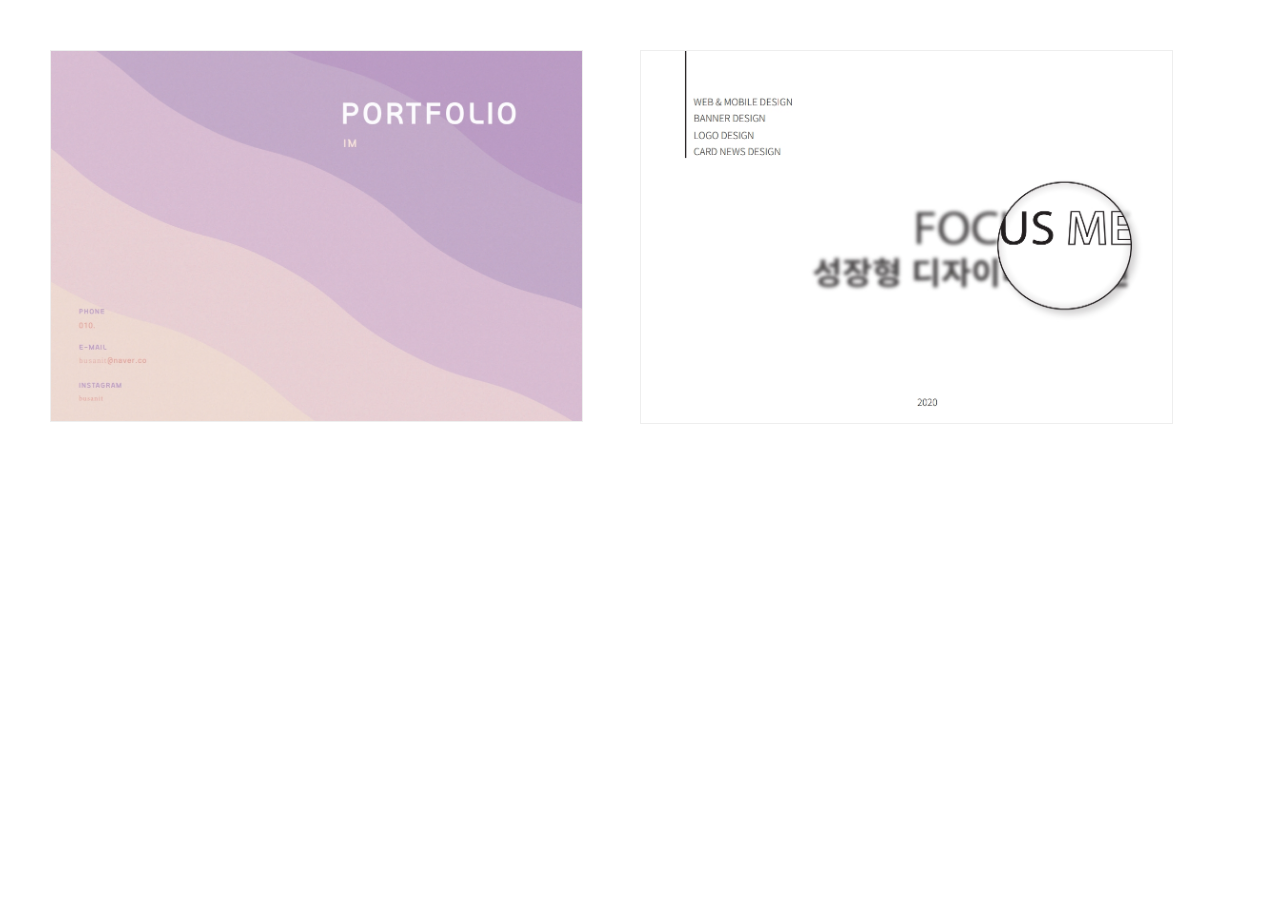
==== index_print.html @ 3d64c93d "Create index_print.html" ====
<!DOCTYPE html>
<html>
<head>
    <meta charset="utf-8">
    <style>
        *{margin:0;padding:0}
        html{font-size:16px}
        body{color:#777;padding-bottom:300px;}
        ul, li{list-style: none;}
        a{text-decoration: none;color:inherit}
       .box{padding:50px;display: flex;}
       .box a{display:block;width:50%;}
       .box img {display:block;width:90%;border:1px solid #eee}

    </style>
</head>
<body>
  <div class="box">
    <a href="print.pdf" target="w1"><img src="images/print.jpg" alt="인쇄물1"></a>
    <a href="print2.pdf" target="w1"><img src="images/print2.jpg" alt="인쇄물2"></a>
  </div>
</body>
</html>
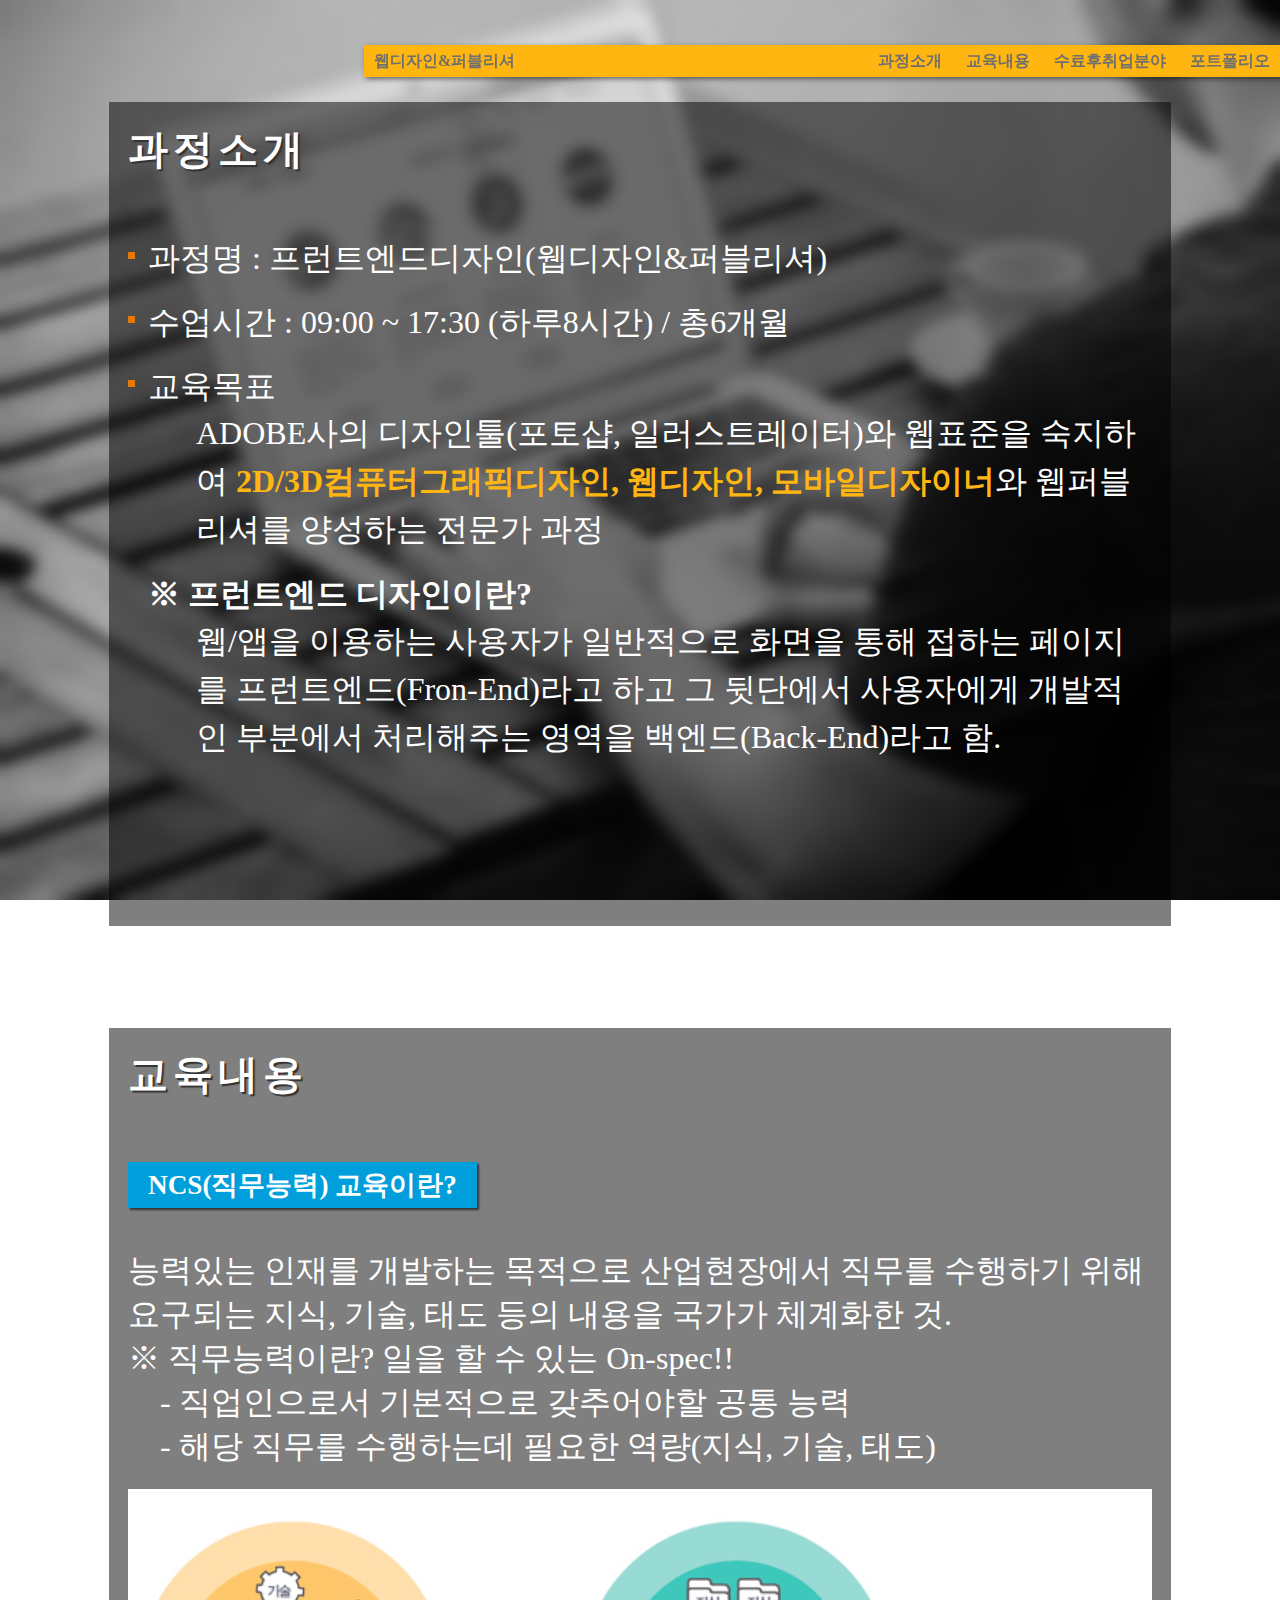
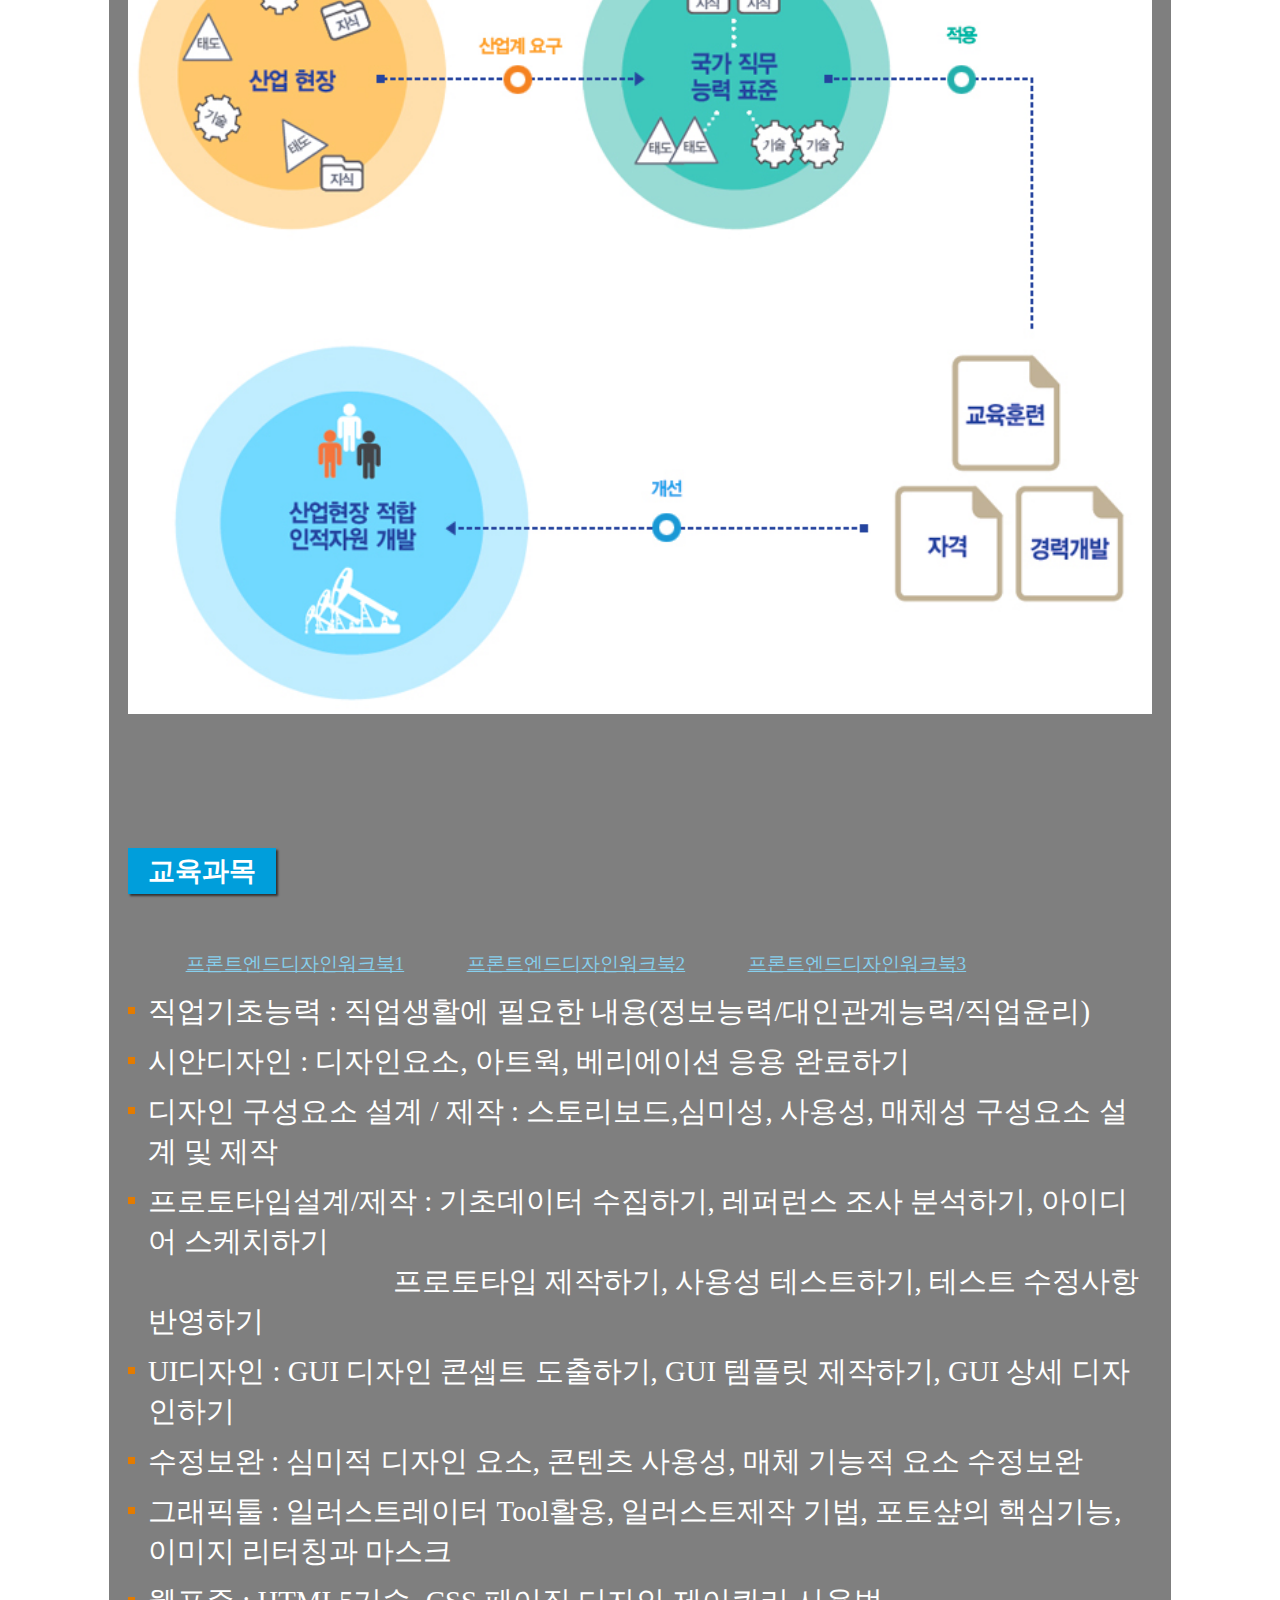
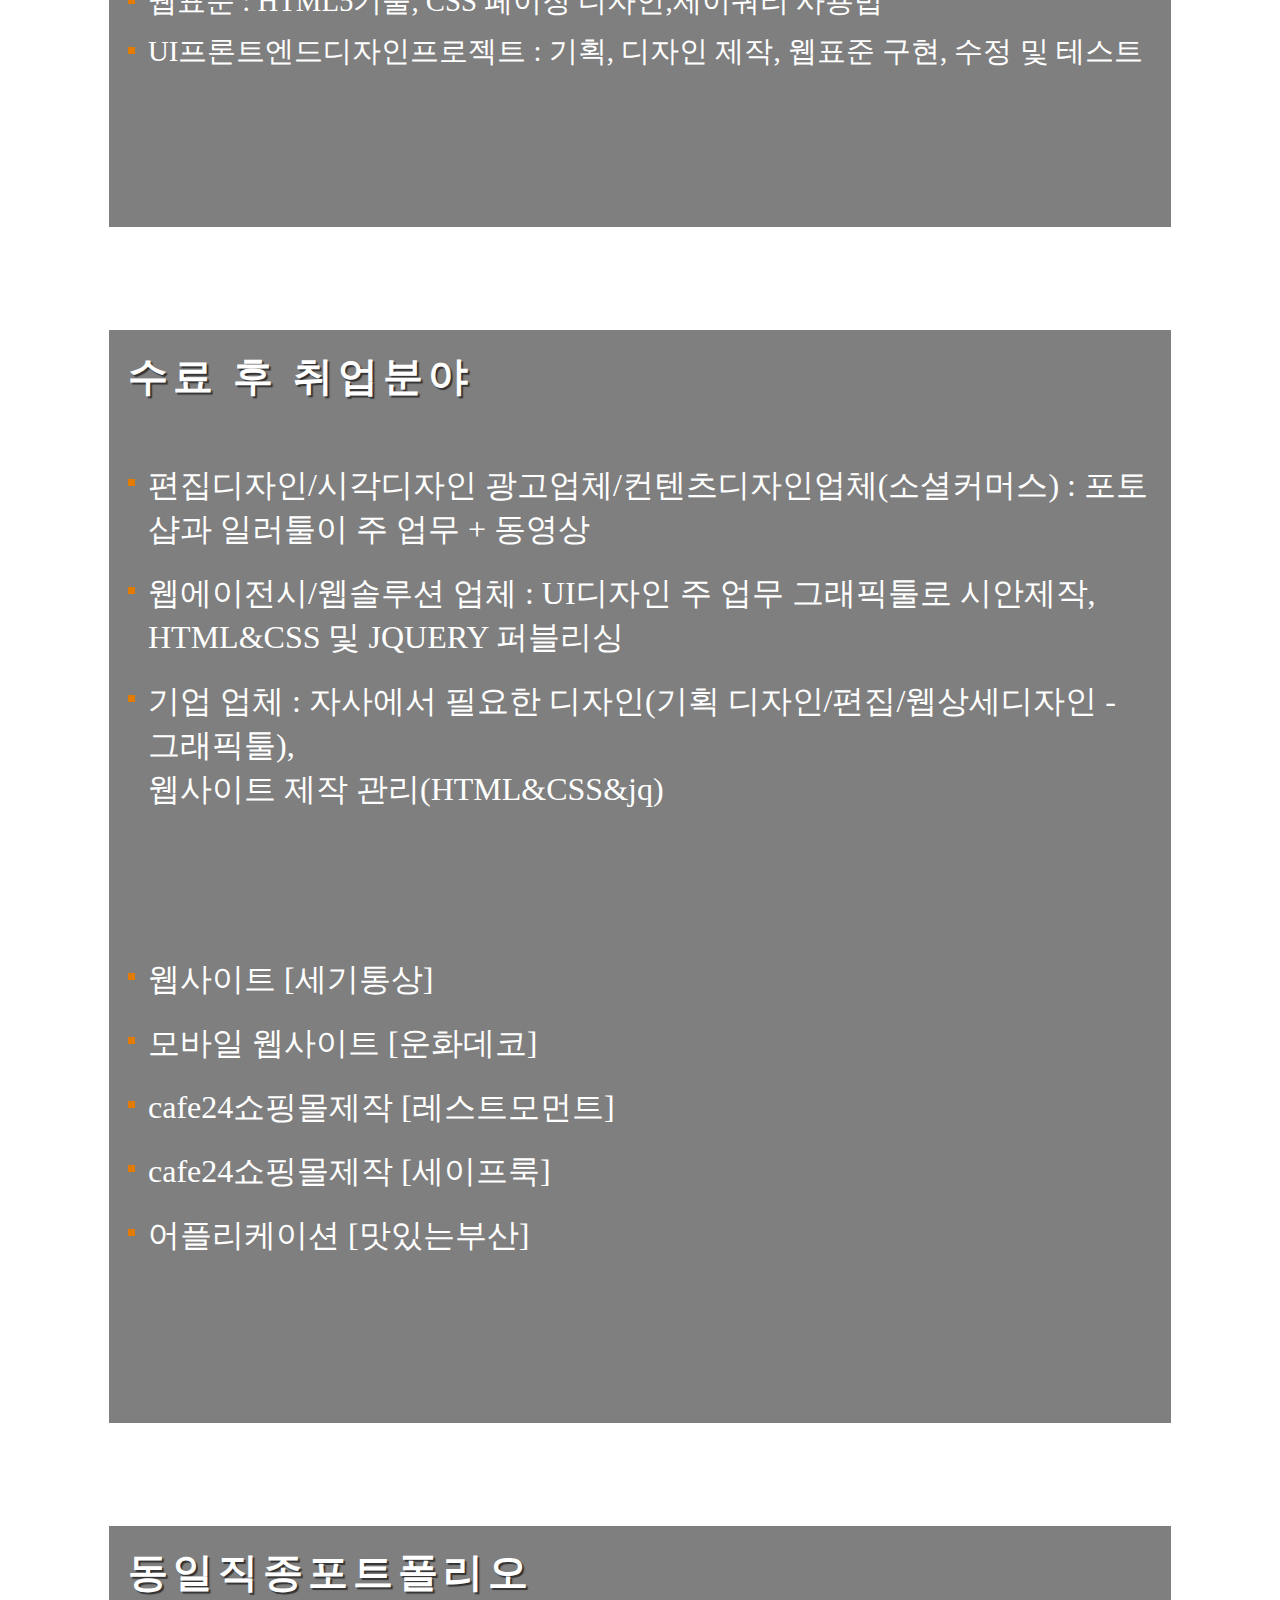
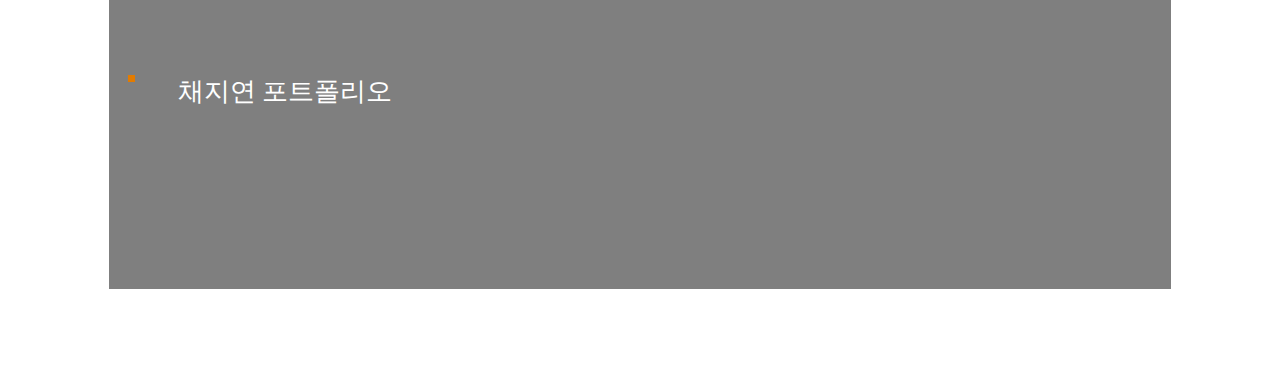
==== commit 2dc0fb87: "a" ====
--- a/index_print.html
+++ b/index_print.html
@@ -1,23 +1,207 @@
 <!DOCTYPE html>
+<!doctype html>
 <html>
 <head>
-    <meta charset="utf-8">
-    <style>
-        *{margin:0;padding:0}
-        html{font-size:16px}
-        body{color:#777;padding-bottom:300px;}
-        ul, li{list-style: none;}
-        a{text-decoration: none;color:inherit}
-       .box{padding:50px;display: flex;}
-       .box a{display:block;width:50%;}
-       .box img {display:block;width:90%;border:1px solid #eee}
-
-    </style>
+<meta charset="utf-8">
+<title>디지털디자인 교육과정 안내</title>
+
+<link href="css/common.css" rel="stylesheet" type="text/css">
+<style>
+.em {font-weight:bold;color:#ffb611}
+.img1{width:100%; margin-top:20px;}
+.top {}
+
+#wrap {background:url(images/back3.png) no-repeat; background-size:100% 100%;background-attachment:fixed;padding-bottom:100px}
+
+#header{width:70%;padding:0 10px; background:#ffb611; box-shadow:2px 2px 5px rgba(0,0,0,0.5); position:fixed; right:0 ; z-index:100; top:5%;}
+#headerIn{ margin:0 auto; position:relative;line-height:2em;}
+#headerIn h1{font-size:1em;  float:left}
+.gnb{float:right}
+.gnb li{display:inline-block; padding-left:20px;font-weight:bold;}
+.gnb li:hover a{color:#F69;}
+/*.gnb li.active a{color:#F69;}*/
+
+#content .inner{width:80%;margin:0 auto; padding:1.2em;margin-top:8%;overflow:hidden;background-color:rgba(0,0,0,0.5);color:#fff}
+
+#content > div{width:100%; left:0; overflow:hidden;}
+#content h2 {margin-bottom:1.5em;font-size:2.5em;font-weight:bold;letter-spacing:5px;text-shadow:2px 2px 1px #333}
+#content h3 {font-size:1.7em;background:#009edb;display:inline-block;padding:5px 20px;margin-bottom:1.5em;box-shadow:2px 2px 2px #333}
+
+#content .cont {font-size:2em;margin-bottom:3em;padding-bottom:30px}
+#content .cont p {line-height:1.5em;padding-left:1.5em;}
+
+.cont > li{background:url(images/icon.png) no-repeat; padding-left:20px;margin-bottom:20px;background-position:0 15px;}
+.cont > li.bold{background:none}
+
+#cont1{}
+#cont1 .bold p {font-weight:normal;}
+#cont2{}
+#cont2 .cont li{margin-bottom:10px;font-size:0.9em}
+#cont3{}
+#cont4{}
+
+
+ul.ul00, ul.ul01 {clear:both;width:100%;margin-bottom:1em;}
+   h4{clear:both;font-size:1em;line-height:2em;color:#bbb}
+   ul.ul00 li,ul.ul01 li {float:left; width:calc(50% - 60px);padding-left:30px;font-size:0.8em}
+
+.tit{clear:both; background-color:#48a3b8;text-align:left; padding-left:20px;width:500px;font-size:1.8em;font-weight:bold;
+     letter-spacing:1px;
+     line-height:1.5em;color:#fff;margin-left:130px;margin-top:100px;margin-bottom:30px;
+	 }
+.work{font-size:1.2em;line-height:3em}
+.work a {margin-left:3em;color:skyblue;text-decoration:underline}
+</style>
+<script src="http://code.jquery.com/jquery-1.11.3.min.js"></script>
+<script>
+$(document).ready(function() {//실행틀 시작
+  var menu = $(".gnb > li");
+	var content = $("#content > div");
+	
+	menu.click(function(){
+		/*preventDefault 는 a 태그 처럼 클릭 이벤트 외에 
+별도의 브라우저 행동을 막기 위해 사용됩니다.*/
+		event.preventDefault();
+		
+		//사용자가 클릭한 li
+		var tg = $(this);
+		//순서값을 찾는 함수 index()
+
+		var idx = tg.index();
+		//선택한 li와 순서가 같은 content 를 찾음 eq()
+		var section = content.eq(idx);
+		//선택된 영역의 top 의 좌표값을 저장
+		//.offset()은 선택한 요소의 좌표를 가져오거나 특정 좌표로 이동하게 합니다.
+		var tt = section.offset().top;
+
+		//스크롤이 tt의 값에 맞게 움직이게
+		$("html,body").stop().animate({scrollTop:tt});
+		});//menu.click() 끝
+		
+		// 윈도우에서 scroll() 스크롤이 작동될 때 일어날 일.
+		$(window).scroll(function(){
+		//.scrollTop()은 선택한 요소의 스크롤바 수직 위치를 반환하거나 스크롤바 수직 위치를 정합니다.
+		var location = $(window).scrollTop();
+		
+		content.each(function() {
+			//반복문(each)
+            var tg = $(this);
+			var idx = tg.index();
+//	alert(idx);
+		
+			if(tg.offset().top <= location){
+				menu.removeClass("active");
+				menu.eq(idx).addClass("active");
+				}
+
+    });//each() 끝
+		
+			
+			});//scroll() 끝
+});//실행틀 끝
+</script>
 </head>
 <body>
-  <div class="box">
-    <a href="print.pdf" target="w1"><img src="images/print.jpg" alt="인쇄물1"></a>
-    <a href="print2.pdf" target="w1"><img src="images/print2.jpg" alt="인쇄물2"></a>
-  </div>
+  <div id="wrap">
+	<header id="header">
+  	<div id="headerIn">
+    	<h1><a href="index.html">웹디자인&퍼블리셔</a></h1>
+      <ul class="gnb">
+
+      	<li class="active"><a href="#cont1">과정소개</a></li>
+        <li><a href="#cont2">교육내용</a></li>
+        <li><a href="#cont3">수료후취업분야</a></li>
+        <li><a href="#cont4">포트폴리오</a></li>
+      </ul>
+    </div><!--#headerIn-->
+  </header>
+  <div id="content">
+  	<div id="cont1">
+    	<div class="inner">
+		<h2>과정소개</h2>
+      	<ul class="cont">
+		   <li>과정명 : 프런트엔드디자인(웹디자인&퍼블리셔)</li>
+		   <li>수업시간 : 09:00 ~ 17:30 (하루8시간) / 총6개월</li>
+		   <li>교육목표 <p> ADOBE사의 디자인툴(포토샵, 일러스트레이터)와 웹표준을 숙지하여
+		        <span class="em">2D/3D컴퓨터그래픽디자인, 웹디자인, 모바일디자이너</span>와 웹퍼블리셔를 양성하는 전문가 과정</p></li>
+		   <li class="bold">※ 프런트엔드 디자인이란? <br>
+		       <p>웹/앱을 이용하는 사용자가 일반적으로 화면을 통해 접하는 페이지를 프런트엔드(Fron-End)라고 하고 그 뒷단에서 사용자에게 개발적인 부분에서 처리해주는 영역을 백엔드(Back-End)라고 함.</p>
+		   
+		   </li>
+		</ul>
+      </div><!--.inner-->
+    </div><!--#cont1-->
+    <div id="cont2">
+    	<div class="inner">
+      	<h2>교육내용</h2>
+		<h3>NCS(직무능력) 교육이란?</h3>
+		<p class="cont">
+		  능력있는 인재를 개발하는 목적으로 산업현장에서 직무를 수행하기 위해 요구되는 지식, 기술, 태도 등의 내용을 국가가 체계화한 것.<br>
+		  ※ 직무능력이란? 일을 할 수 있는 On-spec!!<br>
+		     &nbsp;&nbsp;&nbsp;&nbsp;- 직업인으로서 기본적으로 갖추어야할 공통 능력<br>
+			 &nbsp;&nbsp;&nbsp;&nbsp;- 해당 직무를 수행하는데 필요한 역량(지식, 기술, 태도)
+		  <br>
+		  <img src="images/ncs.png" alt="ncs" class="img1">
+		</p>
+        <h3>교육과목</h3> 
+		<div class="work">
+          <a href="workbook/프론트엔드디자인워크북1.pdf" target="book">프론트엔드디자인워크북1</a>
+          <a href="workbook/프론트엔드디자인워크북2.pdf" target="book">프론트엔드디자인워크북2</a>
+    <a href="workbook/프론트엔드디자인워크북3.pdf" target="book">프론트엔드디자인워크북3</a>
+		</div>
+
+        <ul class="cont">
+		  <li class="ncs">직업기초능력 : 직업생활에 필요한 내용(정보능력/대인관계능력/직업윤리)</li>
+		  <li class="ncs">시안디자인 : 디자인요소, 아트웍, 베리에이션 응용 완료하기</li>
+		  <li class="ncs">디자인 구성요소 설계 / 제작 : 스토리보드,심미성, 사용성, 매체성 구성요소 설계 및 제작</li>
+		  <li class="ncs">프로토타입설계/제작 : 기초데이터 수집하기, 레퍼런스 조사 분석하기, 아이디어 스케치하기 <br>
+   		   &nbsp;&nbsp;&nbsp;&nbsp;&nbsp;&nbsp;&nbsp;&nbsp;&nbsp;&nbsp;&nbsp;&nbsp;&nbsp;&nbsp;&nbsp;&nbsp;&nbsp;&nbsp;&nbsp;&nbsp;&nbsp;&nbsp;&nbsp;&nbsp;
+		   &nbsp;&nbsp;&nbsp;&nbsp;&nbsp;&nbsp;&nbsp;&nbsp;&nbsp;프로토타입 제작하기, 사용성 테스트하기, 테스트 수정사항 반영하기</li>
+		  <li class="ncs">UI디자인 : GUI 디자인 콘셉트 도출하기, GUI 템플릿 제작하기, GUI 상세 디자인하기</li>
+		  <li class="ncs">수정보완 : 심미적 디자인 요소, 콘텐츠 사용성, 매체 기능적 요소 수정보완</li>
+		  <li>그래픽툴 : 일러스트레이터 Tool활용, 일러스트제작 기법, 포토샾의 핵심기능, 이미지 리터칭과 마스크</li>
+		  <li class="ncs">웹표준 : HTML5기술, CSS 페이징 디자인,제이쿼리 사용법 </li>
+		  <li>UI프론트엔드디자인프로젝트 : 기획, 디자인 제작, 웹표준 구현, 수정 및 테스트</li>
+		</ul>
+      </div><!--.inner-->
+    </div><!--#cont2-->
+    <div id="cont3">
+    	<div class="inner">
+      	<h2>수료 후 취업분야</h2>
+		<ul class="cont">
+		   <li>편집디자인/시각디자인 광고업체/컨텐츠디자인업체(소셜커머스) : 포토샵과 일러툴이 주 업무 + 동영상</li>
+		   <li>웹에이전시/웹솔루션 업체 : UI디자인 주 업무 그래픽툴로 시안제작, HTML&CSS 및 JQUERY 퍼블리싱 </li>
+		   <li>기업 업체 : 자사에서 필요한 디자인(기획 디자인/편집/웹상세디자인 - 그래픽툴), <br>
+		        웹사이트 제작 관리(HTML&CSS&jq)</li>
+       </ul>
+         <h4></h4>
+		 <ul class="cont"> 	  
+            <li><a href="http://segibiz7.cafe24.com/" target="win">웹사이트 [세기통상]</a></li>
+            <li><a href="http://unhwadeco.alltheway.kr" target="win">모바일 웹사이트 [운화데코]</a></li>
+            <li><a href="http://restmoment.cafe24.com/" target="win">cafe24쇼핑몰제작 [레스트모먼트]</a></li>
+            <li><a href="http://safelook2014.cafe24.com/" target="win">cafe24쇼핑몰제작 [세이프룩]</a></li>
+			<li><a href="http://www.deliciousbusan.com" target="win">어플리케이션 [맛있는부산]</a></li>
+        </ul>
+      </div><!--.inner-->
+    </div><!--#cont3-->
+    <div id="cont4">
+    	<div class="inner">
+     	<h2>동일직종포트폴리오</h2>
+		<ul class="cont" style="line-height:2em">
+		<li>
+			<ul class="ul01 ">
+			<li><a href="http://yax3.dothome.co.kr/" target="win">채지연 포트폴리오</a></li>
+			</ul>
+		
+			<hr>
+       </li>
+		</ul>
+
+      </div><!--.inner-->
+    </div><!--#cont4-->
+
+  </div><!--#content-->
+</div><!--#wrap-->
+
 </body>
 </html>--- a/css/common.css
+++ b/css/common.css
@@ -0,0 +1,16 @@
+@charset "utf-8";
+@font-face { font-family : nanum;    
+   src: url(../font/NanumGothic.eot) format('embedded-opentype'),
+       url(../font/NanumGothic.woff) format('woff'),
+       url(../font/NanumGothic.ttf) format('truetype');   
+   }
+
+* {margin:0; padding:0;}
+body{font-family:nanum; font-size:16px; color:#6f6f6f}
+ul, ol, li{list-style-type:none}
+img, fieldset{border:none}
+hr {clear:both;border:none}
+a {color:inherit;text-decoration:none}
+table{border-collapse:collapse}
+
+.bold{font-weight:bold}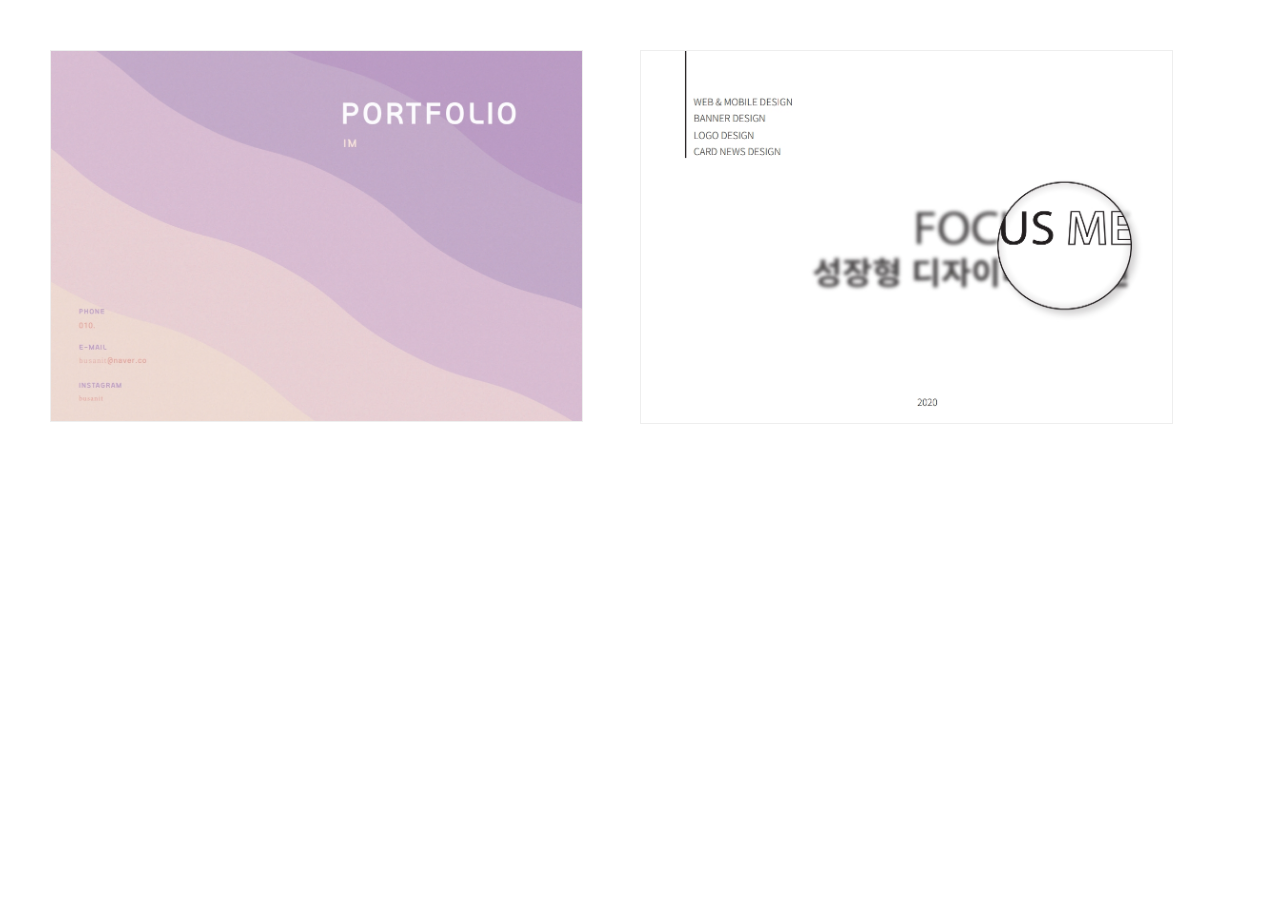
==== commit 072d79c7: "a" ====
--- a/index_print.html
+++ b/index_print.html
@@ -1,207 +1,23 @@
 <!DOCTYPE html>
-<!doctype html>
 <html>
 <head>
-<meta charset="utf-8">
-<title>디지털디자인 교육과정 안내</title>
+    <meta charset="utf-8">
+    <style>
+        *{margin:0;padding:0}
+        html{font-size:16px}
+        body{color:#777;padding-bottom:300px;}
+        ul, li{list-style: none;}
+        a{text-decoration: none;color:inherit}
+       .box{padding:50px;display: flex;}
+       .box a{display:block;width:50%;}
+       .box img {display:block;width:90%;border:1px solid #eee}
 
-<link href="css/common.css" rel="stylesheet" type="text/css">
-<style>
-.em {font-weight:bold;color:#ffb611}
-.img1{width:100%; margin-top:20px;}
-.top {}
-
-#wrap {background:url(images/back3.png) no-repeat; background-size:100% 100%;background-attachment:fixed;padding-bottom:100px}
-
-#header{width:70%;padding:0 10px; background:#ffb611; box-shadow:2px 2px 5px rgba(0,0,0,0.5); position:fixed; right:0 ; z-index:100; top:5%;}
-#headerIn{ margin:0 auto; position:relative;line-height:2em;}
-#headerIn h1{font-size:1em;  float:left}
-.gnb{float:right}
-.gnb li{display:inline-block; padding-left:20px;font-weight:bold;}
-.gnb li:hover a{color:#F69;}
-/*.gnb li.active a{color:#F69;}*/
-
-#content .inner{width:80%;margin:0 auto; padding:1.2em;margin-top:8%;overflow:hidden;background-color:rgba(0,0,0,0.5);color:#fff}
-
-#content > div{width:100%; left:0; overflow:hidden;}
-#content h2 {margin-bottom:1.5em;font-size:2.5em;font-weight:bold;letter-spacing:5px;text-shadow:2px 2px 1px #333}
-#content h3 {font-size:1.7em;background:#009edb;display:inline-block;padding:5px 20px;margin-bottom:1.5em;box-shadow:2px 2px 2px #333}
-
-#content .cont {font-size:2em;margin-bottom:3em;padding-bottom:30px}
-#content .cont p {line-height:1.5em;padding-left:1.5em;}
-
-.cont > li{background:url(images/icon.png) no-repeat; padding-left:20px;margin-bottom:20px;background-position:0 15px;}
-.cont > li.bold{background:none}
-
-#cont1{}
-#cont1 .bold p {font-weight:normal;}
-#cont2{}
-#cont2 .cont li{margin-bottom:10px;font-size:0.9em}
-#cont3{}
-#cont4{}
-
-
-ul.ul00, ul.ul01 {clear:both;width:100%;margin-bottom:1em;}
-   h4{clear:both;font-size:1em;line-height:2em;color:#bbb}
-   ul.ul00 li,ul.ul01 li {float:left; width:calc(50% - 60px);padding-left:30px;font-size:0.8em}
-
-.tit{clear:both; background-color:#48a3b8;text-align:left; padding-left:20px;width:500px;font-size:1.8em;font-weight:bold;
-     letter-spacing:1px;
-     line-height:1.5em;color:#fff;margin-left:130px;margin-top:100px;margin-bottom:30px;
-	 }
-.work{font-size:1.2em;line-height:3em}
-.work a {margin-left:3em;color:skyblue;text-decoration:underline}
-</style>
-<script src="http://code.jquery.com/jquery-1.11.3.min.js"></script>
-<script>
-$(document).ready(function() {//실행틀 시작
-  var menu = $(".gnb > li");
-	var content = $("#content > div");
-	
-	menu.click(function(){
-		/*preventDefault 는 a 태그 처럼 클릭 이벤트 외에 
-별도의 브라우저 행동을 막기 위해 사용됩니다.*/
-		event.preventDefault();
-		
-		//사용자가 클릭한 li
-		var tg = $(this);
-		//순서값을 찾는 함수 index()
-
-		var idx = tg.index();
-		//선택한 li와 순서가 같은 content 를 찾음 eq()
-		var section = content.eq(idx);
-		//선택된 영역의 top 의 좌표값을 저장
-		//.offset()은 선택한 요소의 좌표를 가져오거나 특정 좌표로 이동하게 합니다.
-		var tt = section.offset().top;
-
-		//스크롤이 tt의 값에 맞게 움직이게
-		$("html,body").stop().animate({scrollTop:tt});
-		});//menu.click() 끝
-		
-		// 윈도우에서 scroll() 스크롤이 작동될 때 일어날 일.
-		$(window).scroll(function(){
-		//.scrollTop()은 선택한 요소의 스크롤바 수직 위치를 반환하거나 스크롤바 수직 위치를 정합니다.
-		var location = $(window).scrollTop();
-		
-		content.each(function() {
-			//반복문(each)
-            var tg = $(this);
-			var idx = tg.index();
-//	alert(idx);
-		
-			if(tg.offset().top <= location){
-				menu.removeClass("active");
-				menu.eq(idx).addClass("active");
-				}
-
-    });//each() 끝
-		
-			
-			});//scroll() 끝
-});//실행틀 끝
-</script>
+    </style>
 </head>
 <body>
-  <div id="wrap">
-	<header id="header">
-  	<div id="headerIn">
-    	<h1><a href="index.html">웹디자인&퍼블리셔</a></h1>
-      <ul class="gnb">
-
-      	<li class="active"><a href="#cont1">과정소개</a></li>
-        <li><a href="#cont2">교육내용</a></li>
-        <li><a href="#cont3">수료후취업분야</a></li>
-        <li><a href="#cont4">포트폴리오</a></li>
-      </ul>
-    </div><!--#headerIn-->
-  </header>
-  <div id="content">
-  	<div id="cont1">
-    	<div class="inner">
-		<h2>과정소개</h2>
-      	<ul class="cont">
-		   <li>과정명 : 프런트엔드디자인(웹디자인&퍼블리셔)</li>
-		   <li>수업시간 : 09:00 ~ 17:30 (하루8시간) / 총6개월</li>
-		   <li>교육목표 <p> ADOBE사의 디자인툴(포토샵, 일러스트레이터)와 웹표준을 숙지하여
-		        <span class="em">2D/3D컴퓨터그래픽디자인, 웹디자인, 모바일디자이너</span>와 웹퍼블리셔를 양성하는 전문가 과정</p></li>
-		   <li class="bold">※ 프런트엔드 디자인이란? <br>
-		       <p>웹/앱을 이용하는 사용자가 일반적으로 화면을 통해 접하는 페이지를 프런트엔드(Fron-End)라고 하고 그 뒷단에서 사용자에게 개발적인 부분에서 처리해주는 영역을 백엔드(Back-End)라고 함.</p>
-		   
-		   </li>
-		</ul>
-      </div><!--.inner-->
-    </div><!--#cont1-->
-    <div id="cont2">
-    	<div class="inner">
-      	<h2>교육내용</h2>
-		<h3>NCS(직무능력) 교육이란?</h3>
-		<p class="cont">
-		  능력있는 인재를 개발하는 목적으로 산업현장에서 직무를 수행하기 위해 요구되는 지식, 기술, 태도 등의 내용을 국가가 체계화한 것.<br>
-		  ※ 직무능력이란? 일을 할 수 있는 On-spec!!<br>
-		     &nbsp;&nbsp;&nbsp;&nbsp;- 직업인으로서 기본적으로 갖추어야할 공통 능력<br>
-			 &nbsp;&nbsp;&nbsp;&nbsp;- 해당 직무를 수행하는데 필요한 역량(지식, 기술, 태도)
-		  <br>
-		  <img src="images/ncs.png" alt="ncs" class="img1">
-		</p>
-        <h3>교육과목</h3> 
-		<div class="work">
-          <a href="workbook/프론트엔드디자인워크북1.pdf" target="book">프론트엔드디자인워크북1</a>
-          <a href="workbook/프론트엔드디자인워크북2.pdf" target="book">프론트엔드디자인워크북2</a>
-    <a href="workbook/프론트엔드디자인워크북3.pdf" target="book">프론트엔드디자인워크북3</a>
-		</div>
-
-        <ul class="cont">
-		  <li class="ncs">직업기초능력 : 직업생활에 필요한 내용(정보능력/대인관계능력/직업윤리)</li>
-		  <li class="ncs">시안디자인 : 디자인요소, 아트웍, 베리에이션 응용 완료하기</li>
-		  <li class="ncs">디자인 구성요소 설계 / 제작 : 스토리보드,심미성, 사용성, 매체성 구성요소 설계 및 제작</li>
-		  <li class="ncs">프로토타입설계/제작 : 기초데이터 수집하기, 레퍼런스 조사 분석하기, 아이디어 스케치하기 <br>
-   		   &nbsp;&nbsp;&nbsp;&nbsp;&nbsp;&nbsp;&nbsp;&nbsp;&nbsp;&nbsp;&nbsp;&nbsp;&nbsp;&nbsp;&nbsp;&nbsp;&nbsp;&nbsp;&nbsp;&nbsp;&nbsp;&nbsp;&nbsp;&nbsp;
-		   &nbsp;&nbsp;&nbsp;&nbsp;&nbsp;&nbsp;&nbsp;&nbsp;&nbsp;프로토타입 제작하기, 사용성 테스트하기, 테스트 수정사항 반영하기</li>
-		  <li class="ncs">UI디자인 : GUI 디자인 콘셉트 도출하기, GUI 템플릿 제작하기, GUI 상세 디자인하기</li>
-		  <li class="ncs">수정보완 : 심미적 디자인 요소, 콘텐츠 사용성, 매체 기능적 요소 수정보완</li>
-		  <li>그래픽툴 : 일러스트레이터 Tool활용, 일러스트제작 기법, 포토샾의 핵심기능, 이미지 리터칭과 마스크</li>
-		  <li class="ncs">웹표준 : HTML5기술, CSS 페이징 디자인,제이쿼리 사용법 </li>
-		  <li>UI프론트엔드디자인프로젝트 : 기획, 디자인 제작, 웹표준 구현, 수정 및 테스트</li>
-		</ul>
-      </div><!--.inner-->
-    </div><!--#cont2-->
-    <div id="cont3">
-    	<div class="inner">
-      	<h2>수료 후 취업분야</h2>
-		<ul class="cont">
-		   <li>편집디자인/시각디자인 광고업체/컨텐츠디자인업체(소셜커머스) : 포토샵과 일러툴이 주 업무 + 동영상</li>
-		   <li>웹에이전시/웹솔루션 업체 : UI디자인 주 업무 그래픽툴로 시안제작, HTML&CSS 및 JQUERY 퍼블리싱 </li>
-		   <li>기업 업체 : 자사에서 필요한 디자인(기획 디자인/편집/웹상세디자인 - 그래픽툴), <br>
-		        웹사이트 제작 관리(HTML&CSS&jq)</li>
-       </ul>
-         <h4></h4>
-		 <ul class="cont"> 	  
-            <li><a href="http://segibiz7.cafe24.com/" target="win">웹사이트 [세기통상]</a></li>
-            <li><a href="http://unhwadeco.alltheway.kr" target="win">모바일 웹사이트 [운화데코]</a></li>
-            <li><a href="http://restmoment.cafe24.com/" target="win">cafe24쇼핑몰제작 [레스트모먼트]</a></li>
-            <li><a href="http://safelook2014.cafe24.com/" target="win">cafe24쇼핑몰제작 [세이프룩]</a></li>
-			<li><a href="http://www.deliciousbusan.com" target="win">어플리케이션 [맛있는부산]</a></li>
-        </ul>
-      </div><!--.inner-->
-    </div><!--#cont3-->
-    <div id="cont4">
-    	<div class="inner">
-     	<h2>동일직종포트폴리오</h2>
-		<ul class="cont" style="line-height:2em">
-		<li>
-			<ul class="ul01 ">
-			<li><a href="http://yax3.dothome.co.kr/" target="win">채지연 포트폴리오</a></li>
-			</ul>
-		
-			<hr>
-       </li>
-		</ul>
-
-      </div><!--.inner-->
-    </div><!--#cont4-->
-
-  </div><!--#content-->
-</div><!--#wrap-->
-
+  <div class="box">
+    <a href="print.pdf" target="w1"><img src="images/print.jpg" alt="인쇄물1"></a>
+    <a href="print2.pdf" target="w1"><img src="images/print2.jpg" alt="인쇄물2"></a>
+  </div>
 </body>
 </html>